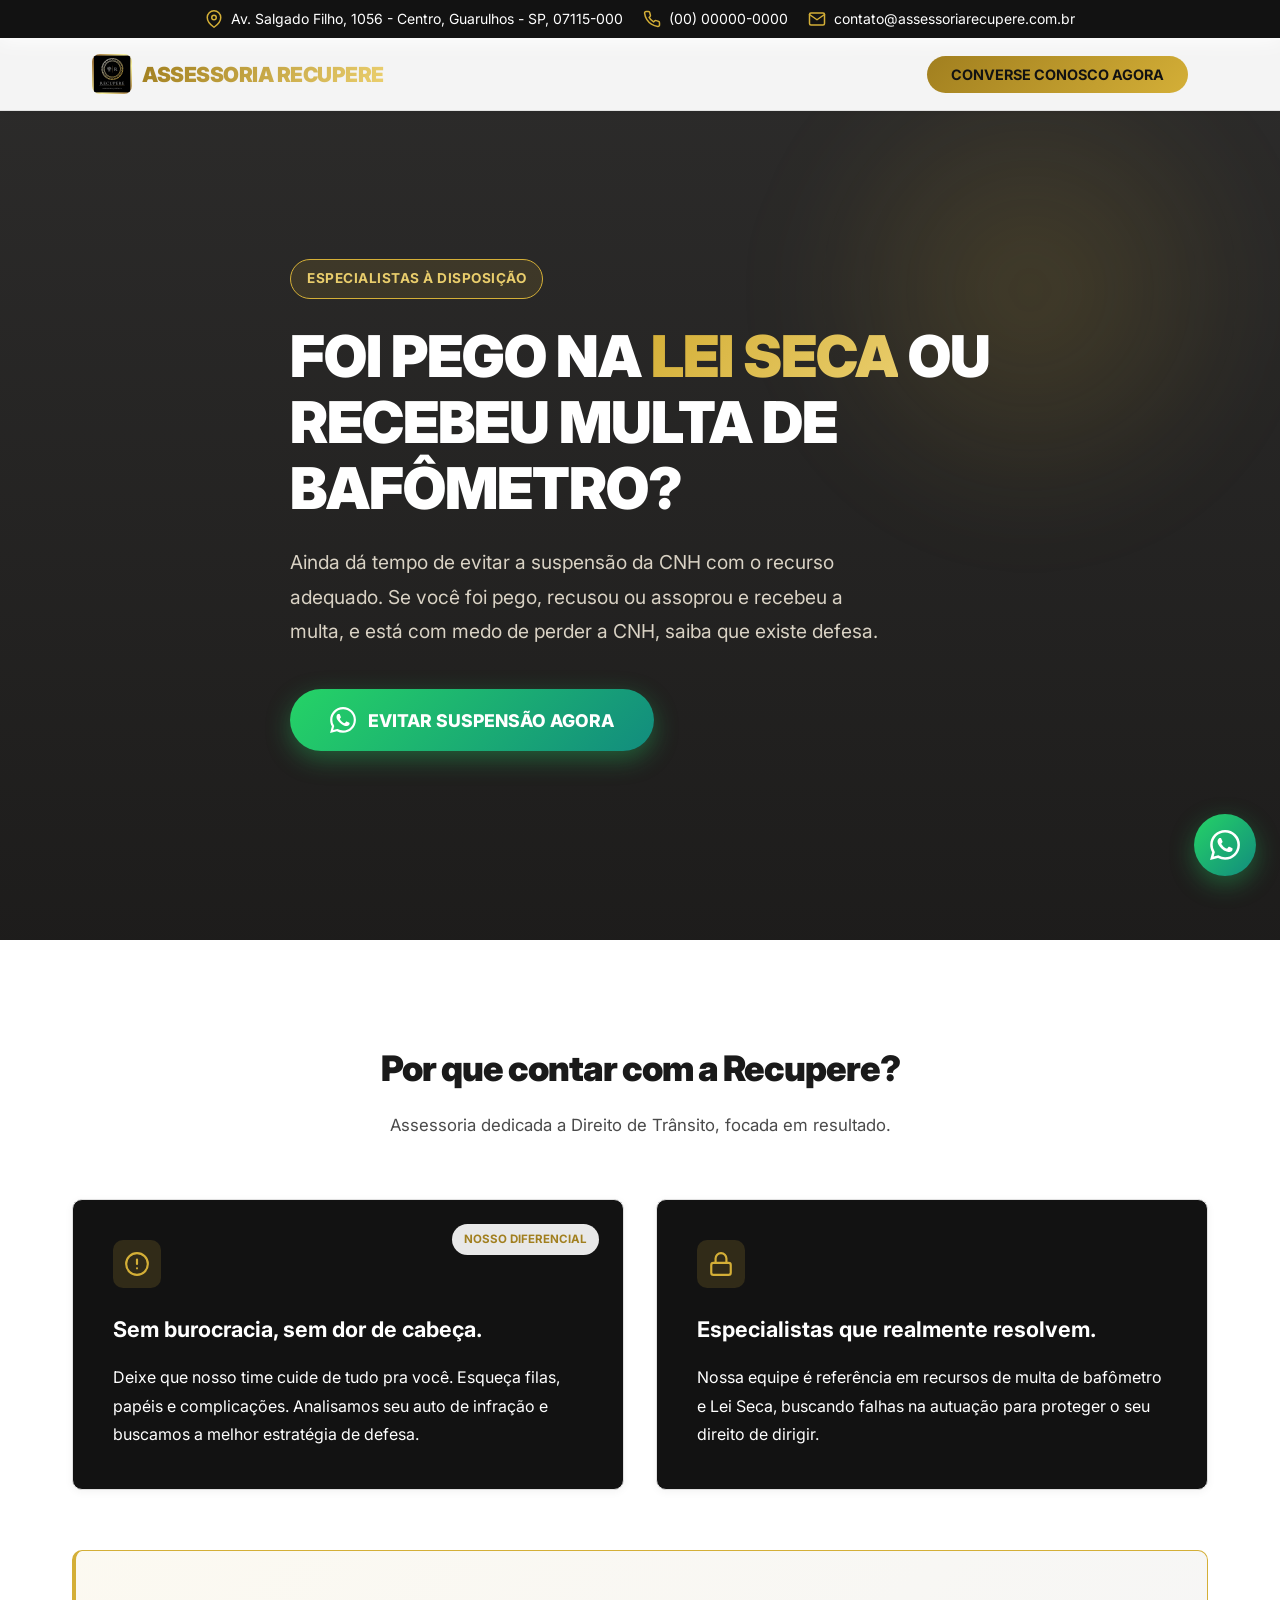
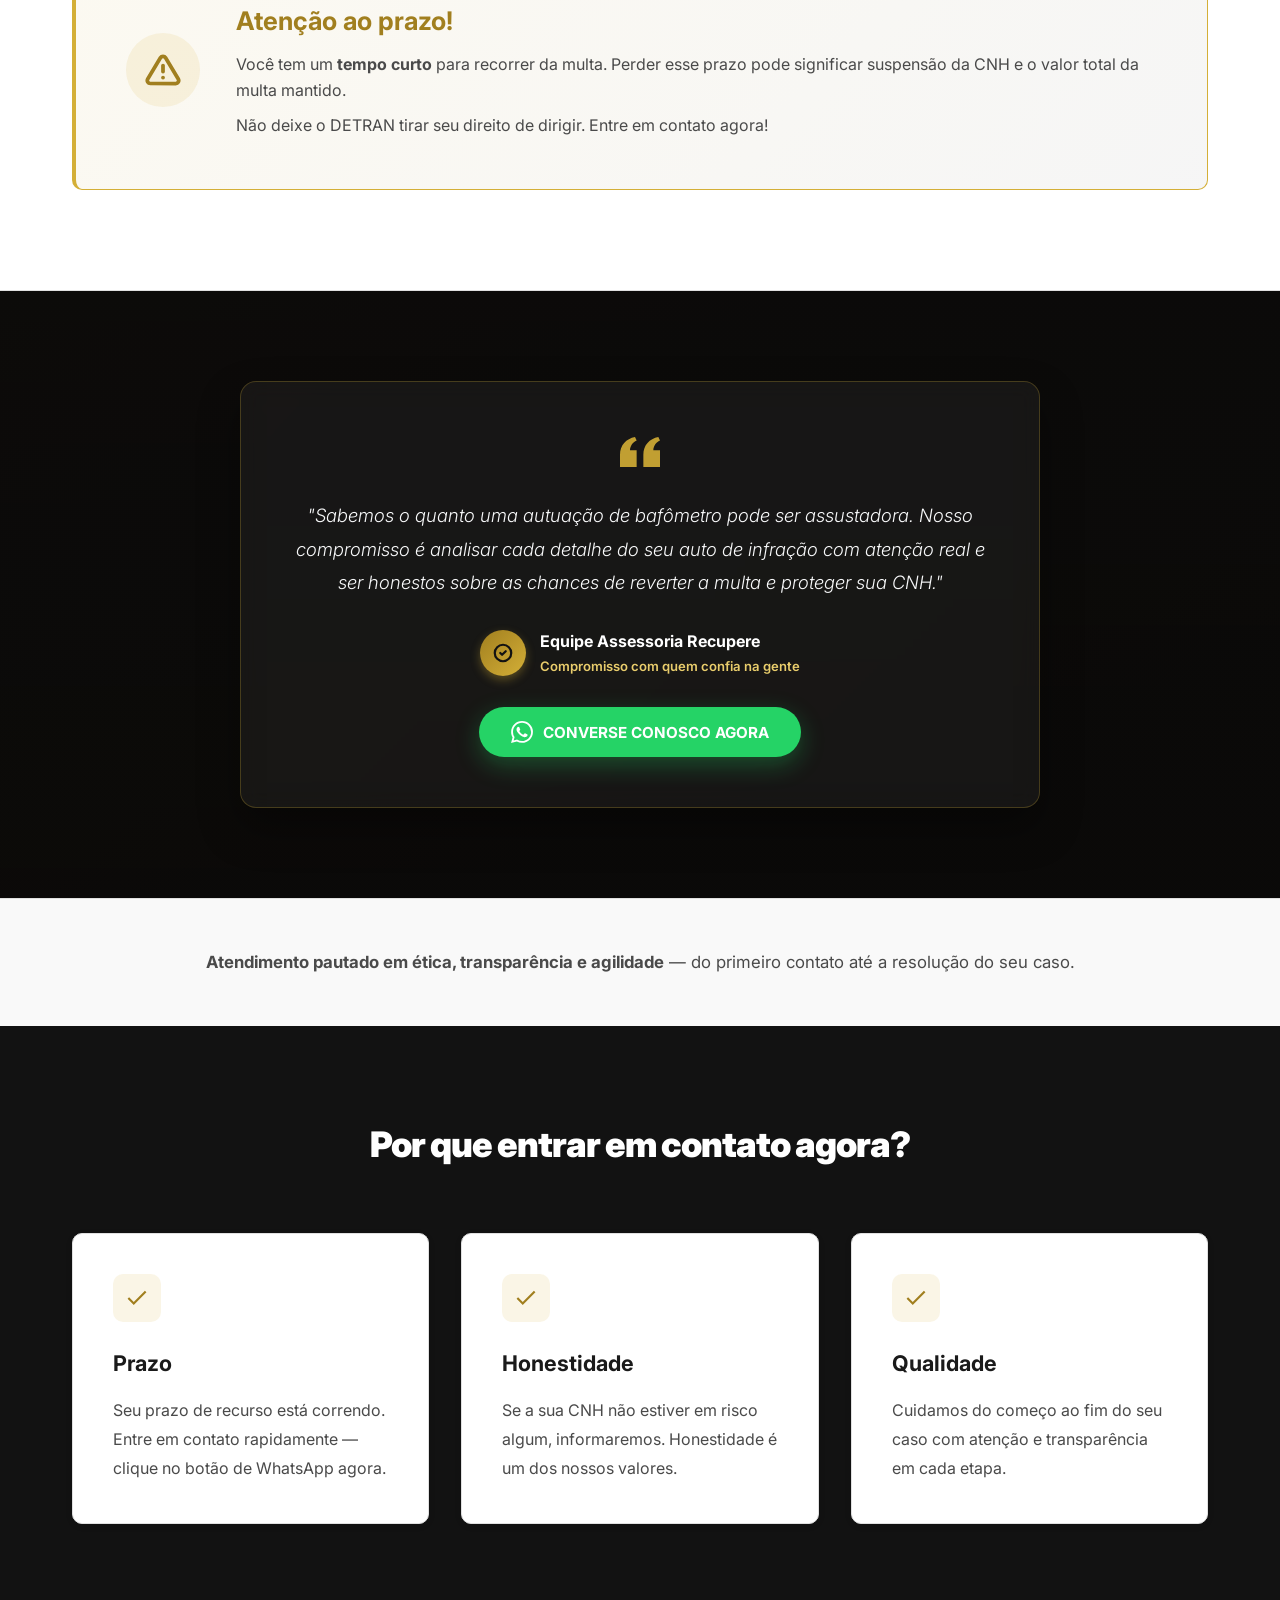
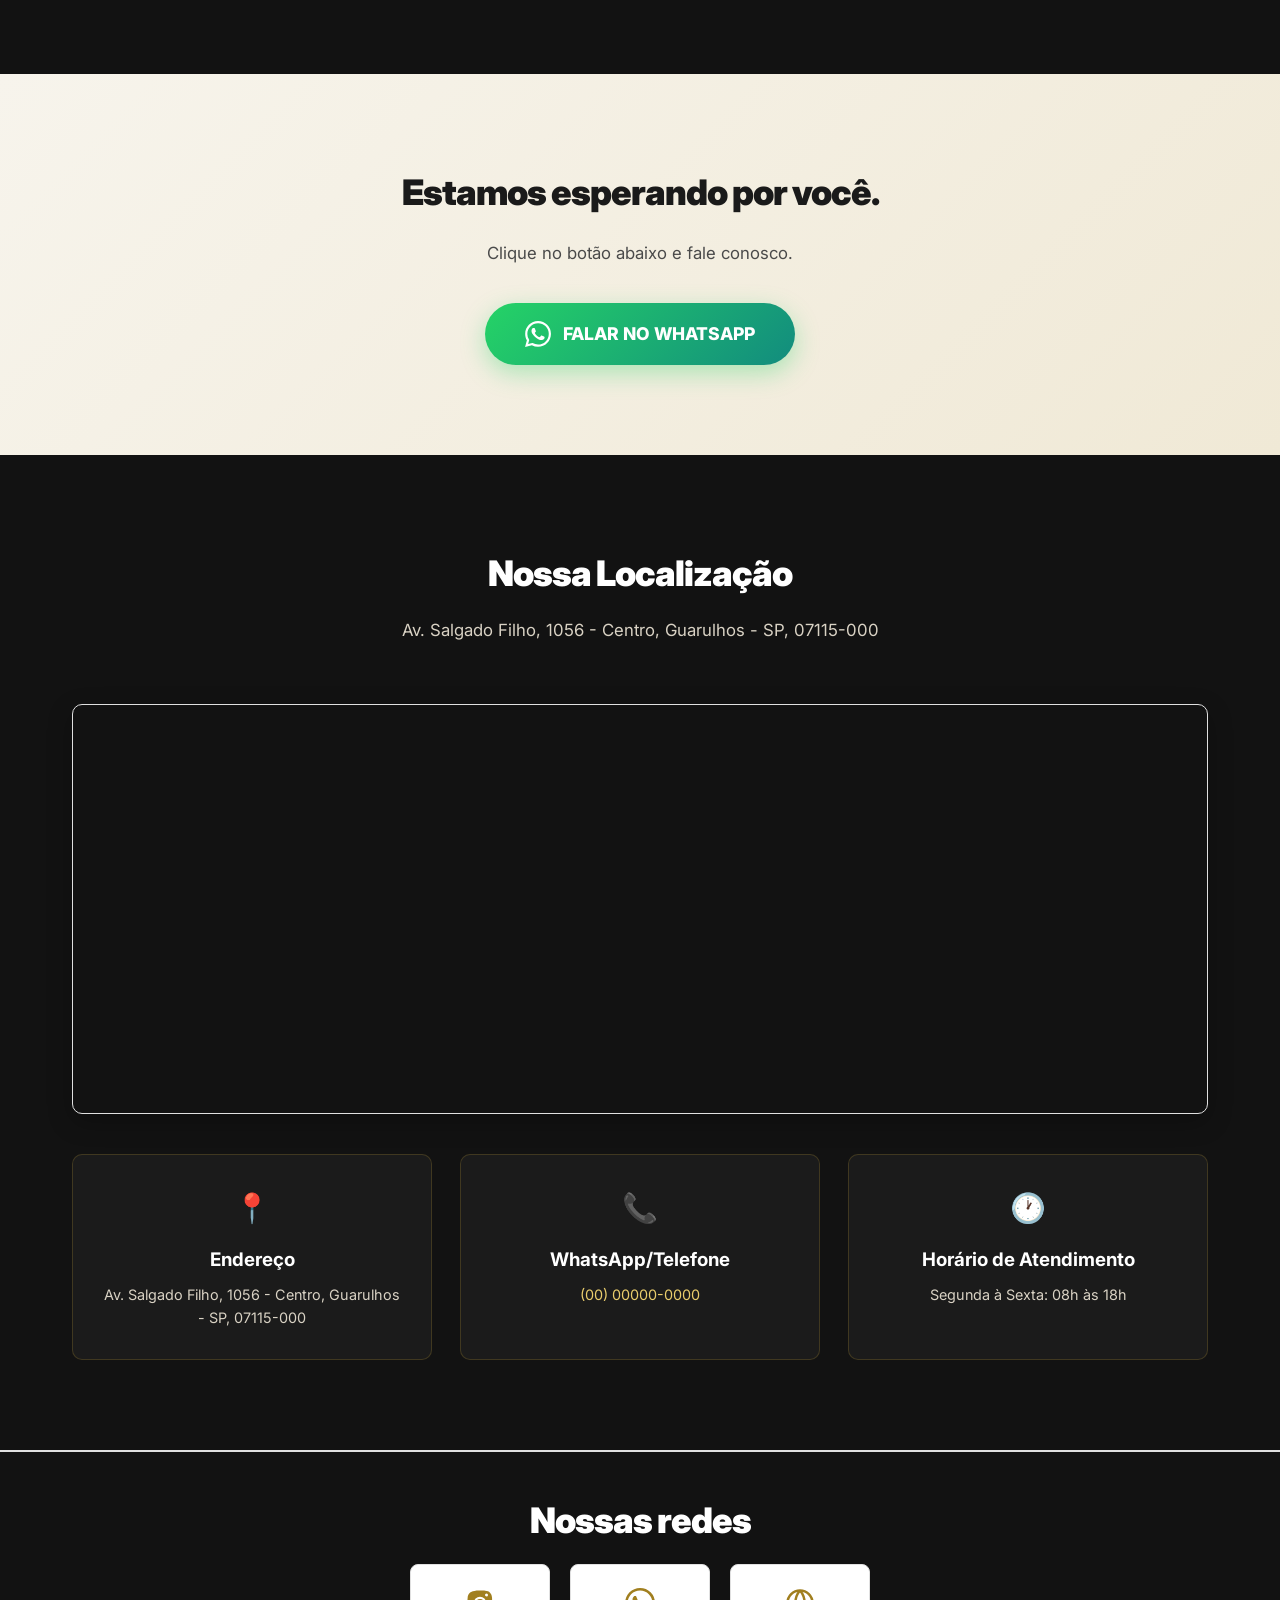
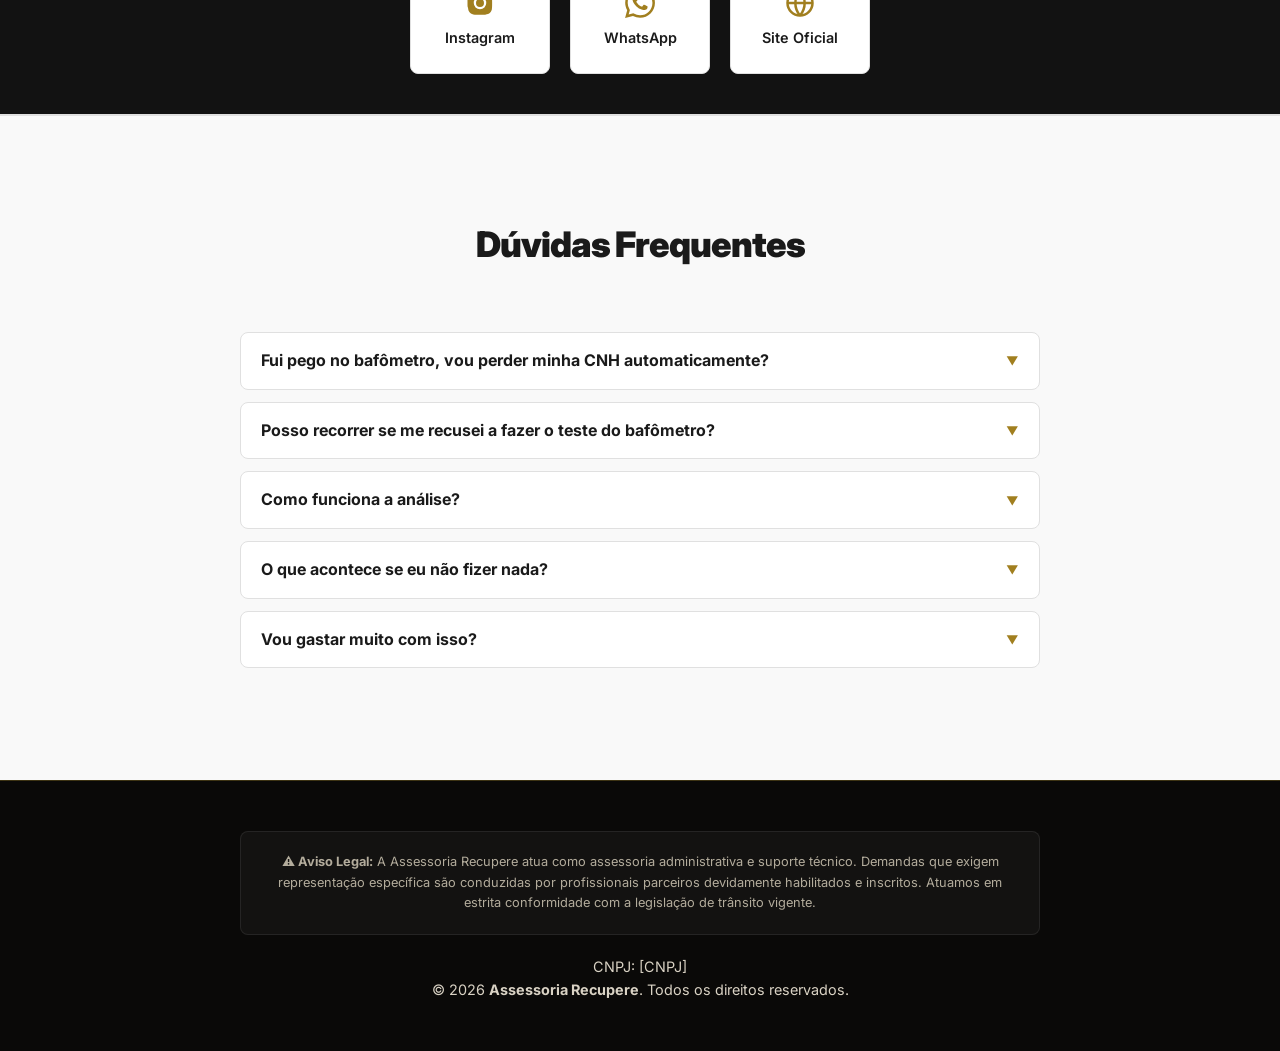
==== bafometro-principal/index.html @ e131ba2d "Adiciona foto de fundo no hero e trava todo CTA de WhatsApp num lead Todas as 4 páginas ganham uma f" ====
<!DOCTYPE html>
<html lang="pt-br">
<head>
    <meta charset="utf-8">
    <meta name="viewport" content="width=device-width, initial-scale=1.0">
    <title>Multa de Bafômetro? Fale com um Especialista - Assessoria Recupere</title>
    <meta name="description" content="Especialistas em recurso de multa de bafômetro e Lei Seca. Analisamos seu auto de infração em busca de falhas. Análise inicial gratuita.">
    <meta name="keywords" content="Assessoria de Trânsito, Bafômetro, Lei Seca, Recurso de Multa">
    <meta name="robots" content="noindex">

    <!--
      Google Ads Pixel — desativado por padrão porque a Recupere ainda não
      tem conta própria de Google Ads. Quando tiver, troque AW-XXXXXXXXX
      pelo ID real (Google Ads > Ferramentas > Conversões), descomente as
      duas tags abaixo e preencha googleAdsId/googleAdsConversionLabel
      no script no fim desta página.

      <script async src="https://www.googletagmanager.com/gtag/js?id=AW-XXXXXXXXX"></script>
      <script>
        window.dataLayer = window.dataLayer || [];
        function gtag(){dataLayer.push(arguments);}
        gtag('js', new Date());
        gtag('config', 'AW-XXXXXXXXX');
      </script>
    -->

    <link rel="preconnect" href="https://fonts.googleapis.com">
    <link rel="preconnect" href="https://fonts.gstatic.com" crossorigin>
    <link href="https://fonts.googleapis.com/css2?family=Inter:wght@300;400;600;700;800;900&display=swap" rel="stylesheet">

    <link rel="icon" type="image/jpeg" href="../static/logo.jpg">
    <link rel="apple-touch-icon" href="../static/logo.jpg">

    <style>
        :root {
            --gold: #D4AF37;
            --gold-light: #E9CD6C;
            --gold-dark: #A17F1F;
            --gold-soft: rgba(212, 175, 55, 0.12);
            --ink: #121212;
            --ink-2: #1E1B16;
            --whatsapp: #25D366;
            --whatsapp-dark: #128C7E;
        }

        * {
            margin: 0;
            padding: 0;
            box-sizing: border-box;
            font-family: 'Inter', sans-serif;
        }

        html {
            scroll-behavior: smooth;
        }

        body {
            background-color: #ffffff;
            color: #1a1a1a;
            line-height: 1.6;
            overflow-x: hidden;
        }

        .container {
            max-width: 1200px;
            margin: 0 auto;
            padding: 0 20px;
        }

        @media (min-width: 640px) {
            .container { padding: 0 24px; }
        }
        @media (min-width: 1024px) {
            .container { padding: 0 32px; }
        }

        /* Animations */
        @keyframes fadeInUp {
            from { opacity: 0; transform: translateY(40px); }
            to { opacity: 1; transform: translateY(0); }
        }
        @keyframes pulseGold {
            0% { box-shadow: 0 0 0 0 rgba(212, 175, 55, 0.35); }
            70% { box-shadow: 0 0 0 20px rgba(212, 175, 55, 0); }
            100% { box-shadow: 0 0 0 0 rgba(212, 175, 55, 0); }
        }
        @keyframes pulseWhats {
            0% { box-shadow: 0 0 0 0 rgba(37, 211, 102, 0.7); }
            70% { box-shadow: 0 0 0 20px rgba(37, 211, 102, 0); }
            100% { box-shadow: 0 0 0 0 rgba(37, 211, 102, 0); }
        }

        .reveal {
            opacity: 0;
            transform: translateY(30px);
            transition: all 0.3s cubic-bezier(0.4, 0, 0.2, 1);
        }
        .reveal.active {
            opacity: 1;
            transform: translateY(0);
        }

        /* Top contact bar (desktop only) */
        .new-container {
            display: none;
            background-color: var(--ink);
            color: #ffffff;
            flex-wrap: wrap;
            justify-content: center;
            gap: 20px;
            font-size: 14px;
            padding: 8px 20px;
            width: 100%;
            box-sizing: border-box;
        }
        .contato-item { display: flex; align-items: center; gap: 8px; }
        .icone-contato { width: 18px; height: 18px; flex-shrink: 0; color: var(--gold); }

        @media (min-width: 768px) {
            .new-container { display: flex; }
        }

        /* Header */
        header {
            position: fixed;
            top: 0;
            width: 100%;
            background: rgba(255, 255, 255, 0.95);
            backdrop-filter: blur(10px);
            z-index: 1000;
            border-bottom: 1px solid #e0e0e0;
            box-shadow: 0 2px 8px rgba(0, 0, 0, 0.08);
        }
        .header-content {
            display: flex;
            justify-content: space-between;
            align-items: center;
            padding: 16px 20px;
        }
        .header-brand { display: flex; align-items: center; gap: 10px; }
        .header-logo-img {
            width: 40px; height: 40px;
            border-radius: 8px;
            object-fit: cover;
            flex-shrink: 0;
        }
        .logo {
            font-weight: 900;
            font-size: 1.3rem;
            letter-spacing: -0.5px;
            background: linear-gradient(120deg, var(--gold-dark), var(--gold-light), var(--gold-dark));
            background-size: 200% auto;
            -webkit-background-clip: text;
            -webkit-text-fill-color: transparent;
            background-clip: text;
        }
        .header-cta {
            display: none;
            background: linear-gradient(135deg, var(--gold-dark) 0%, var(--gold) 100%);
            color: var(--ink);
            padding: 10px 24px;
            border-radius: 50px;
            font-weight: 700;
            font-size: 0.9rem;
            border: none;
            cursor: pointer;
            transition: all 0.3s cubic-bezier(0.4, 0, 0.2, 1);
        }
        .header-cta:hover { transform: translateY(-2px); box-shadow: 0 8px 24px rgba(212, 175, 55, 0.4); }
        @media (min-width: 768px) { .header-cta { display: block; } }

        /* Hero */
        .hero {
            margin-top: 40px;
            min-height: 100vh;
            display: flex;
            align-items: center;
            position: relative;
            background:
                linear-gradient(rgba(10, 9, 8, 0.86), rgba(10, 9, 8, 0.92)),
                url('https://images.unsplash.com/photo-1635102639591-6084eb067f38?auto=format&fit=crop&w=1920&q=75') center/cover no-repeat;
            overflow: hidden;
        }
        @media (min-width: 768px) { .hero { margin-top: 40px; } }
        .hero::before {
            content: '';
            position: absolute;
            top: 0; right: 0;
            width: 500px; height: 500px;
            background: radial-gradient(circle, rgba(212, 175, 55, 0.16) 0%, transparent 70%);
            border-radius: 50%;
            filter: blur(40px);
            z-index: 0;
        }
        .hero-content {
            max-width: 700px;
            animation: fadeInUp 1s ease-out;
            z-index: 10;
            position: relative;
            padding: 90px 0 60px;
        }
        .badge {
            background: var(--gold-soft);
            color: var(--gold-light);
            padding: 8px 16px;
            border-radius: 50px;
            font-weight: 700;
            font-size: 0.85rem;
            display: inline-block;
            margin-bottom: 24px;
            border: 1px solid var(--gold);
            text-transform: uppercase;
            letter-spacing: 0.5px;
        }
        h1 {
            font-size: clamp(2.2rem, 6vw, 3.6rem);
            font-weight: 900;
            line-height: 1.15;
            margin-bottom: 24px;
            letter-spacing: -1px;
            color: #ffffff;
        }
        h1 span {
            background: linear-gradient(135deg, var(--gold) 0%, var(--gold-light) 100%);
            -webkit-background-clip: text;
            -webkit-text-fill-color: transparent;
            background-clip: text;
        }
        .hero p {
            font-size: 1.2rem;
            color: #D9D2C4;
            margin-bottom: 40px;
            max-width: 600px;
            line-height: 1.8;
        }

        /* Buttons */
        .btn-primary {
            background: linear-gradient(135deg, var(--whatsapp) 0%, var(--whatsapp-dark) 100%);
            color: white;
            padding: 18px 40px;
            border-radius: 50px;
            font-weight: 800;
            font-size: 1.1rem;
            text-decoration: none;
            display: inline-flex;
            align-items: center;
            gap: 12px;
            transition: all 0.3s cubic-bezier(0.4, 0, 0.2, 1);
            border: none;
            cursor: pointer;
            box-shadow: 0 8px 24px rgba(37, 211, 102, 0.35);
            animation: pulseWhats 2.4s infinite;
        }
        .btn-primary:hover { transform: translateY(-3px); box-shadow: 0 12px 32px rgba(37, 211, 102, 0.5); }
        .btn-primary svg { width: 26px; height: 26px; }

        .btn-whatsapp {
            display: inline-flex;
            align-items: center;
            justify-content: center;
            gap: 10px;
            background: var(--whatsapp);
            color: white;
            padding: 14px 32px;
            border-radius: 50px;
            font-weight: 700;
            font-size: 0.95rem;
            border: none;
            cursor: pointer;
            transition: all 0.3s cubic-bezier(0.4, 0, 0.2, 1);
            box-shadow: 0 8px 24px rgba(37, 211, 102, 0.3);
        }
        .btn-whatsapp:hover { transform: translateY(-3px); background: var(--whatsapp-dark); box-shadow: 0 12px 28px rgba(37, 211, 102, 0.45); }
        .btn-whatsapp svg { width: 22px; height: 22px; }

        /* Sections */
        section { padding: 100px 0; }
        .section-header { text-align: center; margin-bottom: 60px; }
        .section-title { font-size: 2.2rem; font-weight: 900; margin-bottom: 16px; letter-spacing: -1px; color: #1a1a1a; }
        .section-subtitle { font-size: 1.05rem; color: #4a4a4a; max-width: 600px; margin: 0 auto; }

        /* Grid / cards */
        .grid {
            display: grid;
            grid-template-columns: repeat(auto-fit, minmax(280px, 1fr));
            gap: 32px;
            margin-bottom: 60px;
        }
        .card {
            background: #ffffff;
            padding: 40px;
            border-radius: 10px;
            border: 1px solid #e0e0e0;
            transition: all 0.3s cubic-bezier(0.4, 0, 0.2, 1);
            position: relative;
            overflow: hidden;
            box-shadow: 0 2px 8px rgba(0, 0, 0, 0.05);
        }
        .card:hover { border-color: var(--gold); transform: translateY(-8px); box-shadow: 0 16px 40px rgba(212, 175, 55, 0.18); }
        .card-icon {
            color: var(--gold-dark);
            margin-bottom: 24px;
            width: 48px; height: 48px;
            display: flex; align-items: center; justify-content: center;
            background: var(--gold-soft);
            border-radius: 10px;
        }
        .card-icon svg { width: 26px; height: 26px; }
        .card h3 { font-size: 1.35rem; margin-bottom: 16px; font-weight: 700; color: #1a1a1a; }
        .card p { color: #4a4a4a; line-height: 1.8; }
        .card--dark { background-color: var(--ink); }
        .card--dark h3, .card--dark p { color: #fff; }
        .card--dark .card-icon { background: rgba(212, 175, 55, 0.16); color: var(--gold); }
        .card__tag {
            position: absolute; right: 24px; top: 24px;
            background: rgba(255,255,255,0.9);
            padding: 6px 12px; border-radius: 9999px;
            font-size: 0.72rem; font-weight: 700; color: var(--gold-dark);
        }

        /* Urgency */
        .urgency-section {
            background: linear-gradient(135deg, rgba(212, 175, 55, 0.07) 0%, rgba(18, 18, 18, 0.04) 100%);
            border: 1px solid var(--gold);
            border-left: 4px solid var(--gold);
            padding: 50px;
            border-radius: 10px;
            margin: 60px 0 0;
        }
        .urgency-content { display: flex; align-items: center; gap: 36px; }
        .urgency-icon {
            flex-shrink: 0; width: 74px; height: 74px;
            background: var(--gold-soft);
            border-radius: 50%;
            display: flex; align-items: center; justify-content: center;
            color: var(--gold-dark);
        }
        .urgency-icon svg { width: 36px; height: 36px; }
        .urgency-text h3 { color: var(--gold-dark); font-size: 1.6rem; margin-bottom: 10px; }
        .urgency-text p { color: #4a4a4a; margin-bottom: 10px; }
        @media (max-width: 768px) {
            .urgency-content { flex-direction: column; text-align: center; }
            .urgency-section { padding: 36px 20px; }
        }

        /* Storytelling / promise card (não é depoimento fabricado — ver README) */
        .storytelling {
            background: linear-gradient(rgba(10, 9, 8, 0.9), rgba(10, 9, 8, 0.94)), linear-gradient(135deg, var(--ink-2) 0%, var(--ink) 100%);
            padding: 90px 20px;
            display: flex;
            align-items: center;
            justify-content: center;
        }
        .storytelling-card {
            background: rgba(255, 255, 255, 0.05);
            backdrop-filter: blur(10px);
            -webkit-backdrop-filter: blur(10px);
            border: 1px solid rgba(212, 175, 55, 0.25);
            border-radius: 16px;
            padding: 50px 40px;
            max-width: 800px;
            text-align: center;
            box-shadow: 0 20px 40px rgba(0, 0, 0, 0.35);
        }
        .quote-icon { color: var(--gold); width: 40px; height: 40px; margin: 0 auto 20px; opacity: 0.9; }
        .story-text {
            color: #f8f9fa;
            font-style: italic;
            font-weight: 300;
            font-size: 1.15rem;
            line-height: 1.8;
            margin-bottom: 30px;
        }
        .story-signature {
            display: flex; align-items: center; justify-content: center; gap: 14px;
            margin-bottom: 30px;
        }
        .story-signature-icon {
            width: 46px; height: 46px;
            background: linear-gradient(135deg, var(--gold-dark), var(--gold));
            color: var(--ink);
            display: flex; align-items: center; justify-content: center;
            border-radius: 50%;
            box-shadow: 0 4px 10px rgba(212, 175, 55, 0.35);
        }
        .story-signature-icon svg { width: 22px; height: 22px; }
        .story-signature-text { text-align: left; }
        .story-signature-name { color: #ffffff; font-weight: 700; font-size: 1rem; }
        .story-signature-role { color: var(--gold-light); font-size: 0.82rem; font-weight: 600; margin-top: 2px; }

        /* Social proof */
        .social-proof {
            background: #f9f9f9;
            border-top: 1px solid #e0e0e0;
            text-align: center;
            padding: 50px 0;
        }
        .social-proof p { color: #4a4a4a; font-size: 1.05rem; }

        /* FAQ */
        .faq-container { max-width: 800px; margin: 0 auto; }
        .faq-item {
            border: 1px solid #e0e0e0;
            border-radius: 8px;
            margin-bottom: 12px;
            padding: 15px 20px;
            background: #ffffff;
        }
        .faq-item summary {
            list-style: none;
            cursor: pointer;
            font-weight: 700;
            color: #1a1a1a;
            display: flex;
            justify-content: space-between;
            align-items: center;
        }
        .faq-item summary::-webkit-details-marker { display: none; }
        .faq-item summary::after {
            content: "▼";
            font-size: 0.75rem;
            transition: transform 0.2s ease;
            color: var(--gold-dark);
        }
        .faq-item[open] summary::after { transform: rotate(180deg); }
        .faq-item p { margin-top: 10px; font-size: 0.95rem; color: #4a4a4a; line-height: 1.6; }

        /* Location */
        .location-section { border-bottom: 1px solid #e0e0e0; background: var(--ink); padding: 90px 0; }
        .location-map {
            overflow: hidden; border-radius: 10px; border: 1px solid #e0e0e0;
            box-shadow: 0 8px 24px rgba(0, 0, 0, 0.25);
            margin-bottom: 40px;
        }
        .location-map iframe { width: 100%; height: 400px; border: none; }
        .location-cards { display: grid; gap: 28px; grid-template-columns: repeat(auto-fit, minmax(260px, 1fr)); }
        .location-card {
            border: 1px solid rgba(212, 175, 55, 0.2);
            background: rgba(255,255,255,0.04);
            padding: 30px; border-radius: 10px; text-align: center;
            transition: all 0.3s ease;
        }
        .location-card:hover { border-color: var(--gold); transform: translateY(-6px); }
        .location-card-icon { font-size: 1.8rem; margin-bottom: 14px; }
        .location-card h3 { font-weight: 700; margin-bottom: 8px; color: #fff; }
        .location-card p { font-size: 0.9rem; color: #D9D2C4; line-height: 1.6; }
        .location-card a { color: var(--gold-light); text-decoration: none; }

        /* Trust / redes */
        .trust-section { padding: 40px 20px; border-top: 1px solid #e0e0e0; border-bottom: 1px solid #e0e0e0; background-color: var(--ink); }
        .trust-container { display: flex; justify-content: center; gap: 20px; flex-wrap: wrap; }
        .trust-item {
            display: flex; flex-direction: column; align-items: center; justify-content: center;
            width: 140px; height: 110px;
            border: 1px solid #e0e0e0; border-radius: 8px;
            text-decoration: none; color: #1a1a1a;
            transition: all 0.25s ease; background: #ffffff;
        }
        .trust-item:hover { border-color: var(--gold); transform: translateY(-4px); box-shadow: 0 8px 25px rgba(212, 175, 55, 0.25); }
        .trust-item svg { width: 30px; height: 30px; margin-bottom: 8px; color: var(--gold-dark); }
        .trust-item span { font-size: 0.9rem; font-weight: 600; text-align: center; }

        /* Footer */
        footer { background: #0A0908; padding: 50px 0; text-align: center; border-top: 1px solid rgba(212, 175, 55, 0.25); color: #B3AC9C; font-size: 0.9rem; }
        footer p { color: #D9D2C4; }
        .legal-text {
            font-size: 0.8rem; max-width: 800px; margin: 0 auto 20px;
            padding: 20px; background: rgba(255, 255, 255, 0.04);
            border-radius: 8px; border: 1px solid rgba(255,255,255,0.08);
        }

        /* Modal */
        .modal {
            position: fixed; top: 0; left: 0; width: 100%; height: 100%;
            background: rgba(10, 9, 8, 0.6);
            display: none; align-items: center; justify-content: center;
            z-index: 2000; backdrop-filter: blur(5px);
        }
        .modal.active { display: flex; }
        .modal-content {
            background: #ffffff; padding: 40px; border-radius: 12px;
            width: 100%; max-width: 480px; position: relative;
            border: 1px solid #e0e0e0;
            animation: fadeInUp 0.4s ease-out;
            box-shadow: 0 20px 60px rgba(0, 0, 0, 0.25);
        }
        .modal-close {
            position: absolute; top: 16px; right: 16px;
            color: #999; cursor: pointer; font-size: 1.8rem;
            background: none; border: none; transition: all 0.3s ease;
        }
        .modal-close:hover { color: #1a1a1a; }
        .modal-content h2 { font-size: 1.4rem; margin-bottom: 10px; color: #1a1a1a; }
        .modal-content > p { color: #4a4a4a; margin-bottom: 28px; }
        .form-group { margin-bottom: 20px; }
        .form-group label { display: block; margin-bottom: 8px; font-weight: 600; font-size: 0.92rem; color: #1a1a1a; }
        .form-control {
            width: 100%; padding: 12px 16px; background: #f5f5f5;
            border: 1px solid #e0e0e0; border-radius: 8px; color: #1a1a1a;
            font-size: 0.95rem; transition: all 0.3s ease; font-family: 'Inter', sans-serif;
        }
        .form-control:focus { outline: none; border-color: var(--gold); background: #ffffff; box-shadow: 0 0 0 3px rgba(212, 175, 55, 0.15); }
        .btn-submit {
            width: 100%;
            background: linear-gradient(135deg, var(--gold-dark) 0%, var(--gold) 100%);
            color: var(--ink); padding: 14px; border-radius: 8px; font-weight: 700;
            border: none; cursor: pointer; transition: all 0.3s ease; font-size: 1rem;
        }
        .btn-submit:hover { transform: translateY(-2px); box-shadow: 0 8px 24px rgba(212, 175, 55, 0.35); }
        .btn-submit:disabled { opacity: 0.6; cursor: not-allowed; }

        /* Floating WhatsApp button */
        .whatsapp-float {
            position: fixed; bottom: 24px; right: 24px; z-index: 99;
            width: 62px; height: 62px;
            background: linear-gradient(135deg, var(--whatsapp) 0%, var(--whatsapp-dark) 100%);
            border-radius: 50%;
            display: flex; align-items: center; justify-content: center;
            box-shadow: 0 8px 24px rgba(37, 211, 102, 0.35);
            transition: all 0.3s ease;
            border: none; cursor: pointer; text-decoration: none;
            animation: pulseWhats 2.4s infinite;
        }
        .whatsapp-float svg { width: 30px; height: 30px; fill: white; }
        .whatsapp-float:hover { transform: translateY(-5px) scale(1.05); }

        @media (max-width: 768px) {
            section { padding: 60px 0; }
            .section-title { font-size: 1.7rem; }
            h1 { font-size: 2rem; }
            .hero { min-height: 85vh; }
            .grid { grid-template-columns: 1fr; }
            .urgency-content, .story-signature { flex-direction: column; text-align: center; }
            .story-signature-text { text-align: center; }
            .btn-whatsapp { width: 100%; padding: 16px 20px; }
            .modal { align-items: flex-start; overflow-y: auto; padding: 20px; }
            .modal-content { padding: 30px 20px; margin-top: auto; margin-bottom: auto; width: 95%; max-width: none; }
        }
    </style>
</head>
<body>

    <header>
        <div class="new-container">
            <div class="contato-item">
                <svg width="18" height="18" viewBox="0 0 24 24" fill="none" stroke="currentColor" stroke-width="2" stroke-linecap="round" stroke-linejoin="round" class="icone-contato"><path d="M21 10c0 7-9 13-9 13s-9-6-9-13a9 9 0 0 1 18 0z"></path><circle cx="12" cy="10" r="3"></circle></svg>
                <span data-field="address">[ENDEREÇO]</span>
            </div>
            <div class="contato-item">
                <svg width="18" height="18" viewBox="0 0 24 24" fill="none" stroke="currentColor" stroke-width="2" stroke-linecap="round" stroke-linejoin="round" class="icone-contato"><path d="M22 16.92v3a2 2 0 0 1-2.18 2 19.79 19.79 0 0 1-8.63-3.07 19.5 19.5 0 0 1-6-6 19.79 19.79 0 0 1-3.07-8.67A2 2 0 0 1 4.11 2h3a2 2 0 0 1 2 1.72 12.84 12.84 0 0 0 .7 2.81 2 2 0 0 1-.45 2.11L8.09 9.91a16 16 0 0 0 6 6l1.27-1.27a2 2 0 0 1 2.11-.45 12.84 12.84 0 0 0 2.81.7A2 2 0 0 1 22 16.92z"></path></svg>
                <span data-field="phone">[TELEFONE/WHATSAPP]</span>
            </div>
            <div class="contato-item">
                <svg width="18" height="18" viewBox="0 0 24 24" fill="none" stroke="currentColor" stroke-width="2" stroke-linecap="round" stroke-linejoin="round" class="icone-contato"><path d="M4 4h16c1.1 0 2 .9 2 2v12c0 1.1-.9 2-2 2H4c-1.1 0-2-.9-2-2V6c0-1.1.9-2 2-2z"></path><polyline points="22,6 12,13 2,6"></polyline></svg>
                <span data-field="email">[EMAIL]</span>
            </div>
        </div>
        <div class="container">
            <div class="header-content">
                <div class="header-brand">
                    <img src="../static/logo.jpg" alt="Assessoria Recupere" class="header-logo-img">
                    <span class="logo">ASSESSORIA RECUPERE</span>
                </div>
                <button class="header-cta js-open-lead">CONVERSE CONOSCO AGORA</button>
            </div>
        </div>
    </header>

    <section class="hero">
        <div class="container">
            <div class="hero-content">
                <span class="badge">Especialistas à disposição</span>
                <h1>FOI PEGO NA <span>LEI SECA</span> OU RECEBEU MULTA DE BAFÔMETRO?</h1>
                <p>Ainda dá tempo de evitar a suspensão da CNH com o recurso adequado. Se você foi pego, recusou ou assoprou e recebeu a multa, e está com medo de perder a CNH, saiba que existe defesa.</p>
                <button class="btn-primary js-open-lead">
                    <svg viewBox="0 0 24 24" fill="currentColor"><path d="M17.472 14.382c-.297-.149-1.758-.867-2.03-.967-.273-.099-.471-.148-.67.15-.197.297-.767.966-.94 1.164-.173.199-.347.223-.644.075-.297-.15-1.255-.463-2.39-1.475-.883-.788-1.48-1.761-1.653-2.059-.173-.297-.018-.458.13-.606.134-.133.298-.347.446-.52.149-.174.198-.298.298-.497.099-.198.05-.371-.025-.52-.075-.149-.669-1.612-.916-2.207-.242-.579-.487-.5-.669-.51a12.8 12.8 0 0 0-.57-.01c-.198 0-.52.074-.792.372-.272.297-1.04 1.016-1.04 2.479 0 1.462 1.065 2.875 1.213 3.074.149.198 2.096 3.2 5.077 4.487.709.306 1.262.489 1.694.625.712.227 1.36.195 1.871.118.571-.085 1.758-.719 2.006-1.413.248-.694.248-1.289.173-1.413-.074-.124-.272-.198-.57-.347m-5.421 7.403h-.004a9.87 9.87 0 0 1-5.031-1.378l-.361-.214-3.741.982.998-3.648-.235-.374a9.86 9.86 0 0 1-1.51-5.26c.001-5.45 4.436-9.884 9.888-9.884 2.64 0 5.122 1.03 6.988 2.898a9.825 9.825 0 0 1 2.893 6.994c-.003 5.45-4.437 9.884-9.885 9.884m8.413-18.297A11.815 11.815 0 0 0 12.05 0C5.495 0 .16 5.335.157 11.892c0 2.096.547 4.142 1.588 5.945L.057 24l6.305-1.654a11.882 11.882 0 0 0 5.683 1.448h.005c6.554 0 11.89-5.335 11.893-11.893a11.821 11.821 0 0 0-3.48-8.413Z"/></svg>
                    EVITAR SUSPENSÃO AGORA
                </button>
            </div>
        </div>
    </section>

    <section style="border-bottom: 1px solid #e0e0e0;">
        <div class="container">
            <div class="section-header reveal">
                <h2 class="section-title">Por que contar com a Recupere?</h2>
                <p class="section-subtitle">Assessoria dedicada a Direito de Trânsito, focada em resultado.</p>
            </div>

            <div class="grid">
                <div class="card card--dark reveal">
                    <span class="card__tag">NOSSO DIFERENCIAL</span>
                    <div class="card-icon">
                        <svg viewBox="0 0 24 24" fill="none" stroke="currentColor" stroke-width="2" stroke-linecap="round" stroke-linejoin="round"><circle cx="12" cy="12" r="10"/><line x1="12" y1="8" x2="12" y2="12"/><line x1="12" y1="16" x2="12.01" y2="16"/></svg>
                    </div>
                    <h3>Sem burocracia, sem dor de cabeça.</h3>
                    <p>Deixe que nosso time cuide de tudo pra você. Esqueça filas, papéis e complicações. Analisamos seu auto de infração e buscamos a melhor estratégia de defesa.</p>
                </div>

                <div class="card card--dark reveal">
                    <div class="card-icon">
                        <svg viewBox="0 0 24 24" fill="none" stroke="currentColor" stroke-width="2" stroke-linecap="round" stroke-linejoin="round"><rect x="3" y="11" width="18" height="11" rx="2" ry="2"/><path d="M7 11V7a5 5 0 0 1 10 0v4"/></svg>
                    </div>
                    <h3>Especialistas que realmente resolvem.</h3>
                    <p>Nossa equipe é referência em recursos de multa de bafômetro e Lei Seca, buscando falhas na autuação para proteger o seu direito de dirigir.</p>
                </div>
            </div>

            <div class="urgency-section reveal">
                <div class="urgency-content">
                    <div class="urgency-icon">
                        <svg viewBox="0 0 24 24" fill="none" stroke="currentColor" stroke-width="2.5" stroke-linecap="round" stroke-linejoin="round"><path d="M10.29 3.86L1.82 18a2 2 0 0 0 1.71 3h16.94a2 2 0 0 0 1.71-3L13.71 3.86a2 2 0 0 0-3.42 0z"/><line x1="12" y1="9" x2="12" y2="13"/><line x1="12" y1="17" x2="12.01" y2="17"/></svg>
                    </div>
                    <div class="urgency-text">
                        <h3>Atenção ao prazo!</h3>
                        <p>Você tem um <strong>tempo curto</strong> para recorrer da multa. Perder esse prazo pode significar suspensão da CNH e o valor total da multa mantido.</p>
                        <p style="margin:0;">Não deixe o DETRAN tirar seu direito de dirigir. Entre em contato agora!</p>
                    </div>
                </div>
            </div>
        </div>
    </section>

    <section class="storytelling">
        <div class="container" style="display:flex; justify-content:center;">
            <div class="storytelling-card reveal">
                <svg class="quote-icon" viewBox="0 0 24 24" fill="currentColor"><path d="M14.017 21v-7.391c0-5.704 3.731-9.57 8.983-10.609l.995 2.151c-2.432.917-3.995 3.638-3.995 5.849h4v10h-9.983zm-14.017 0v-7.391c0-5.704 3.748-9.57 9-10.609l.996 2.151c-2.433.917-3.996 3.638-3.996 5.849h3.983v10h-9.983z"/></svg>
                <p class="story-text">
                    "Sabemos o quanto uma autuação de bafômetro pode ser assustadora. Nosso compromisso é analisar
                    cada detalhe do seu auto de infração com atenção real e ser honestos sobre as chances de reverter
                    a multa e proteger sua CNH."
                </p>
                <div class="story-signature">
                    <div class="story-signature-icon">
                        <svg viewBox="0 0 24 24" fill="none" stroke="currentColor" stroke-width="2.4" stroke-linecap="round" stroke-linejoin="round"><path d="M9 12l2 2 4-4"/><circle cx="12" cy="12" r="9"/></svg>
                    </div>
                    <div class="story-signature-text">
                        <div class="story-signature-name">Equipe Assessoria Recupere</div>
                        <div class="story-signature-role">Compromisso com quem confia na gente</div>
                    </div>
                </div>
                <button class="btn-whatsapp js-open-lead">
                    <svg viewBox="0 0 24 24" fill="currentColor"><path d="M17.472 14.382c-.297-.149-1.758-.867-2.03-.967-.273-.099-.471-.148-.67.15-.197.297-.767.966-.94 1.164-.173.199-.347.223-.644.075-.297-.15-1.255-.463-2.39-1.475-.883-.788-1.48-1.761-1.653-2.059-.173-.297-.018-.458.13-.606.134-.133.298-.347.446-.52.149-.174.198-.298.298-.497.099-.198.05-.371-.025-.52-.075-.149-.669-1.612-.916-2.207-.242-.579-.487-.5-.669-.51a12.8 12.8 0 0 0-.57-.01c-.198 0-.52.074-.792.372-.272.297-1.04 1.016-1.04 2.479 0 1.462 1.065 2.875 1.213 3.074.149.198 2.096 3.2 5.077 4.487.709.306 1.262.489 1.694.625.712.227 1.36.195 1.871.118.571-.085 1.758-.719 2.006-1.413.248-.694.248-1.289.173-1.413-.074-.124-.272-.198-.57-.347m-5.421 7.403h-.004a9.87 9.87 0 0 1-5.031-1.378l-.361-.214-3.741.982.998-3.648-.235-.374a9.86 9.86 0 0 1-1.51-5.26c.001-5.45 4.436-9.884 9.888-9.884 2.64 0 5.122 1.03 6.988 2.898a9.825 9.825 0 0 1 2.893 6.994c-.003 5.45-4.437 9.884-9.885 9.884m8.413-18.297A11.815 11.815 0 0 0 12.05 0C5.495 0 .16 5.335.157 11.892c0 2.096.547 4.142 1.588 5.945L.057 24l6.305-1.654a11.882 11.882 0 0 0 5.683 1.448h.005c6.554 0 11.89-5.335 11.893-11.893a11.821 11.821 0 0 0-3.48-8.413Z"/></svg>
                    CONVERSE CONOSCO AGORA
                </button>
            </div>
        </div>
    </section>

    <section class="social-proof">
        <div class="container reveal" style="text-align:center;">
            <p><strong>Atendimento pautado em ética, transparência e agilidade</strong> — do primeiro contato até a resolução do seu caso.</p>
        </div>
    </section>

    <section style="padding: 90px 0; background-color: var(--ink);">
        <div class="container">
            <div class="section-header reveal">
                <h2 class="section-title" style="color:white;">Por que entrar em contato agora?</h2>
            </div>
            <div class="grid">
                <div class="card reveal">
                    <div class="card-icon"><svg viewBox="0 0 24 24" fill="none" stroke="currentColor" stroke-width="2"><polyline points="20 6 9 17 4 12"/></svg></div>
                    <h3>Prazo</h3>
                    <p>Seu prazo de recurso está correndo. Entre em contato rapidamente — clique no botão de WhatsApp agora.</p>
                </div>
                <div class="card reveal">
                    <div class="card-icon"><svg viewBox="0 0 24 24" fill="none" stroke="currentColor" stroke-width="2"><polyline points="20 6 9 17 4 12"/></svg></div>
                    <h3>Honestidade</h3>
                    <p>Se a sua CNH não estiver em risco algum, informaremos. Honestidade é um dos nossos valores.</p>
                </div>
                <div class="card reveal">
                    <div class="card-icon"><svg viewBox="0 0 24 24" fill="none" stroke="currentColor" stroke-width="2"><polyline points="20 6 9 17 4 12"/></svg></div>
                    <h3>Qualidade</h3>
                    <p>Cuidamos do começo ao fim do seu caso com atenção e transparência em cada etapa.</p>
                </div>
            </div>
        </div>
    </section>

    <section style="background: linear-gradient(135deg, #F7F4EC 0%, #F0E9D6 100%); padding: 90px 0;">
        <div class="container">
            <div style="max-width: 600px; text-align: center; margin: 0 auto;">
                <h2 class="section-title">Estamos esperando por você.</h2>
                <p class="section-subtitle" style="margin: 20px 0 36px;">Clique no botão abaixo e fale conosco.</p>
                <button class="btn-primary js-open-lead">
                    <svg viewBox="0 0 24 24" fill="currentColor"><path d="M17.472 14.382c-.297-.149-1.758-.867-2.03-.967-.273-.099-.471-.148-.67.15-.197.297-.767.966-.94 1.164-.173.199-.347.223-.644.075-.297-.15-1.255-.463-2.39-1.475-.883-.788-1.48-1.761-1.653-2.059-.173-.297-.018-.458.13-.606.134-.133.298-.347.446-.52.149-.174.198-.298.298-.497.099-.198.05-.371-.025-.52-.075-.149-.669-1.612-.916-2.207-.242-.579-.487-.5-.669-.51a12.8 12.8 0 0 0-.57-.01c-.198 0-.52.074-.792.372-.272.297-1.04 1.016-1.04 2.479 0 1.462 1.065 2.875 1.213 3.074.149.198 2.096 3.2 5.077 4.487.709.306 1.262.489 1.694.625.712.227 1.36.195 1.871.118.571-.085 1.758-.719 2.006-1.413.248-.694.248-1.289.173-1.413-.074-.124-.272-.198-.57-.347m-5.421 7.403h-.004a9.87 9.87 0 0 1-5.031-1.378l-.361-.214-3.741.982.998-3.648-.235-.374a9.86 9.86 0 0 1-1.51-5.26c.001-5.45 4.436-9.884 9.888-9.884 2.64 0 5.122 1.03 6.988 2.898a9.825 9.825 0 0 1 2.893 6.994c-.003 5.45-4.437 9.884-9.885 9.884m8.413-18.297A11.815 11.815 0 0 0 12.05 0C5.495 0 .16 5.335.157 11.892c0 2.096.547 4.142 1.588 5.945L.057 24l6.305-1.654a11.882 11.882 0 0 0 5.683 1.448h.005c6.554 0 11.89-5.335 11.893-11.893a11.821 11.821 0 0 0-3.48-8.413Z"/></svg>
                    FALAR NO WHATSAPP
                </button>
            </div>
        </div>
    </section>

    <section class="location-section">
        <div class="container">
            <div class="section-header reveal">
                <h2 class="section-title" style="color:white;">Nossa Localização</h2>
                <p class="section-subtitle" style="color:#D9D2C4;" data-field="address">[ENDEREÇO]</p>
            </div>
            <div class="location-map">
                <iframe data-field="map-src" src="" allowfullscreen="" loading="lazy" referrerpolicy="no-referrer-when-downgrade" title="Localização Assessoria Recupere"></iframe>
            </div>
            <div class="location-cards">
                <div class="location-card reveal">
                    <div class="location-card-icon">📍</div>
                    <h3>Endereço</h3>
                    <p data-field="address">[ENDEREÇO]</p>
                </div>
                <div class="location-card reveal">
                    <div class="location-card-icon">📞</div>
                    <h3>WhatsApp/Telefone</h3>
                    <p><a href="#" data-field="whatsapp-cta"><span data-field="phone">[TELEFONE/WHATSAPP]</span></a></p>
                </div>
                <div class="location-card reveal">
                    <div class="location-card-icon">🕐</div>
                    <h3>Horário de Atendimento</h3>
                    <p>Segunda à Sexta: 08h às 18h</p>
                </div>
            </div>
        </div>
    </section>

    <section class="trust-section">
        <div class="container">
            <h2 class="section-title" style="color:white; text-align:center;">Nossas redes</h2>
            <div class="trust-container">
                <a href="#" data-field="instagram" target="_blank" class="trust-item">
                    <svg viewBox="0 0 24 24" fill="currentColor"><path d="M12 2c2.7 0 3.1 0 4.1.1 1 0 1.7.2 2.3.5.6.2 1.1.6 1.6 1.1.5.5.8.9 1.1 1.6.2.6.4 1.3.5 2.3.1 1 .1 1.4.1 4.1s0 3.1-.1 4.1c0 1-.2 1.7-.5 2.3-.2.6-.6 1.1-1.1 1.6-.5.5-.9.8-1.6 1.1-.6.2-1.3.4-2.3.5-1 .1-1.4.1-4.1.1s-3.1 0-4.1-.1c-1 0-1.7-.2-2.3-.5-.6-.2-1.1-.6-1.6-1.1-.5-.5-.8-.9-1.1-1.6-.2-.6-.4-1.3-.5-2.3C2 15.1 2 14.7 2 12s0-3.1.1-4.1c0-1 .2-1.7.5-2.3.2-.6.6-1.1 1.1-1.6.5-.5.9-.8 1.6-1.1.6-.2 1.3-.4 2.3-.5C8.9 2 9.3 2 12 2zm0 5a5 5 0 100 10 5 5 0 000-10zm0 8.2a3.2 3.2 0 110-6.4 3.2 3.2 0 010 6.4zm5.2-8.4a1.2 1.2 0 100-2.4 1.2 1.2 0 000 2.4z"/></svg>
                    <span>Instagram</span>
                </a>
                <a href="#" data-field="whatsapp-link" target="_blank" class="trust-item">
                    <svg viewBox="0 0 24 24" fill="currentColor"><path d="M17.472 14.382c-.297-.149-1.758-.867-2.03-.967-.273-.099-.471-.148-.67.15-.197.297-.767.966-.94 1.164-.173.199-.347.223-.644.075-.297-.15-1.255-.463-2.39-1.475-.883-.788-1.48-1.761-1.653-2.059-.173-.297-.018-.458.13-.606.134-.133.298-.347.446-.52.149-.174.198-.298.298-.497.099-.198.05-.371-.025-.52-.075-.149-.669-1.612-.916-2.207-.242-.579-.487-.5-.669-.51a12.8 12.8 0 0 0-.57-.01c-.198 0-.52.074-.792.372-.272.297-1.04 1.016-1.04 2.479 0 1.462 1.065 2.875 1.213 3.074.149.198 2.096 3.2 5.077 4.487.709.306 1.262.489 1.694.625.712.227 1.36.195 1.871.118.571-.085 1.758-.719 2.006-1.413.248-.694.248-1.289.173-1.413-.074-.124-.272-.198-.57-.347m-5.421 7.403h-.004a9.87 9.87 0 0 1-5.031-1.378l-.361-.214-3.741.982.998-3.648-.235-.374a9.86 9.86 0 0 1-1.51-5.26c.001-5.45 4.436-9.884 9.888-9.884 2.64 0 5.122 1.03 6.988 2.898a9.825 9.825 0 0 1 2.893 6.994c-.003 5.45-4.437 9.884-9.885 9.884m8.413-18.297A11.815 11.815 0 0 0 12.05 0C5.495 0 .16 5.335.157 11.892c0 2.096.547 4.142 1.588 5.945L.057 24l6.305-1.654a11.882 11.882 0 0 0 5.683 1.448h.005c6.554 0 11.89-5.335 11.893-11.893a11.821 11.821 0 0 0-3.48-8.413Z"/></svg>
                    <span>WhatsApp</span>
                </a>
                <a href="../" class="trust-item">
                    <svg viewBox="0 0 24 24" fill="none" stroke="currentColor" stroke-width="2"><circle cx="12" cy="12" r="10"/><path d="M2 12h20M12 2a15.3 15.3 0 010 20M12 2a15.3 15.3 0 000 20"/></svg>
                    <span>Site Oficial</span>
                </a>
            </div>
        </div>
    </section>

    <section style="background: #f9f9f9; border-top: 1px solid #e0e0e0;">
        <div class="container">
            <div class="section-header reveal">
                <h2 class="section-title">Dúvidas Frequentes</h2>
            </div>
            <div class="faq-container">
                <details class="faq-item">
                    <summary>Fui pego no bafômetro, vou perder minha CNH automaticamente?</summary>
                    <p>Não necessariamente. Existem prazos e possibilidades de recurso antes de qualquer penalidade se tornar definitiva. Fale com a gente para entender seu caso.</p>
                </details>
                <details class="faq-item">
                    <summary>Posso recorrer se me recusei a fazer o teste do bafômetro?</summary>
                    <p>Sim, a recusa também gera autuação e pode ser objeto de recurso. Analisamos as circunstâncias da abordagem e da autuação.</p>
                </details>
                <details class="faq-item">
                    <summary>Como funciona a análise?</summary>
                    <p>Você nos manda uma mensagem pelo WhatsApp e envia o auto de infração. Nossa equipe analisa sem cobrar nada e explica as possibilidades de defesa.</p>
                </details>
                <details class="faq-item">
                    <summary>O que acontece se eu não fizer nada?</summary>
                    <p>Você corre o risco de perder o prazo de defesa e manter a multa e a eventual suspensão. O ideal é agir o quanto antes.</p>
                </details>
                <details class="faq-item">
                    <summary>Vou gastar muito com isso?</summary>
                    <p>Na análise inicial gratuita explicamos as possibilidades do seu caso e o investimento necessário, sem compromisso.</p>
                </details>
            </div>
        </div>
    </section>

    <footer>
        <div class="container">
            <div class="legal-text">
                <strong>⚠️ Aviso Legal:</strong> A Assessoria Recupere atua como assessoria administrativa e suporte técnico. Demandas que exigem representação específica são conduzidas por profissionais parceiros devidamente habilitados e inscritos. Atuamos em estrita conformidade com a legislação de trânsito vigente.
            </div>
            <p>CNPJ: <span data-field="cnpj">[CNPJ]</span></p>
            <p>&copy; <span id="year"></span> <strong>Assessoria Recupere</strong>. Todos os direitos reservados.</p>
        </div>
    </footer>

    <a href="#" class="whatsapp-float js-open-lead" title="Falar com especialista">
        <svg viewBox="0 0 24 24"><path d="M17.472 14.382c-.297-.149-1.758-.867-2.03-.967-.273-.099-.471-.148-.67.15-.197.297-.767.966-.94 1.164-.173.199-.347.223-.644.075-.297-.15-1.255-.463-2.39-1.475-.883-.788-1.48-1.761-1.653-2.059-.173-.297-.018-.458.13-.606.134-.133.298-.347.446-.52.149-.174.198-.298.298-.497.099-.198.05-.371-.025-.52-.075-.149-.669-1.612-.916-2.207-.242-.579-.487-.5-.669-.51a12.8 12.8 0 0 0-.57-.01c-.198 0-.52.074-.792.372-.272.297-1.04 1.016-1.04 2.479 0 1.462 1.065 2.875 1.213 3.074.149.198 2.096 3.2 5.077 4.487.709.306 1.262.489 1.694.625.712.227 1.36.195 1.871.118.571-.085 1.758-.719 2.006-1.413.248-.694.248-1.289.173-1.413-.074-.124-.272-.198-.57-.347m-5.421 7.403h-.004a9.87 9.87 0 0 1-5.031-1.378l-.361-.214-3.741.982.998-3.648-.235-.374a9.86 9.86 0 0 1-1.51-5.26c.001-5.45 4.436-9.884 9.888-9.884 2.64 0 5.122 1.03 6.988 2.898a9.825 9.825 0 0 1 2.893 6.994c-.003 5.45-4.437 9.884-9.885 9.884m8.413-18.297A11.815 11.815 0 0 0 12.05 0C5.495 0 .16 5.335.157 11.892c0 2.096.547 4.142 1.588 5.945L.057 24l6.305-1.654a11.882 11.882 0 0 0 5.683 1.448h.005c6.554 0 11.89-5.335 11.893-11.893a11.821 11.821 0 0 0-3.48-8.413Z"/></svg>
    </a>

    <div class="modal" id="leadModal">
        <div class="modal-content">
            <button class="modal-close" id="modalClose">&times;</button>
            <h2>Preencha as informações</h2>
            <p>Você está a 1 passo de resolver seu problema.</p>
            <form id="leadForm">
                <div class="form-group">
                    <label for="nome">Seu nome e sobrenome:</label>
                    <input type="text" id="nome" name="nome" class="form-control" placeholder="Digite seu nome" required>
                </div>
                <div class="form-group">
                    <label for="telefone">Seu WhatsApp (com DDD)</label>
                    <input type="tel" id="telefone" name="telefone" class="form-control" placeholder="Ex.: (11) 99452-3658" inputmode="numeric" required>
                </div>
                <button type="submit" class="btn-submit" id="btnSubmit">INICIAR ATENDIMENTO</button>
            </form>
        </div>
    </div>

    <script>
        // ============================================================
        // CONFIGURAÇÕES DESTA PÁGINA — edite aqui
        // ============================================================
        const RECUPERE_CONFIG = {
            phoneDisplay: "(00) 00000-0000",
            whatsappNumber: "5500000000000",
            email: "contato@assessoriarecupere.com.br",
            address: "Av. Salgado Filho, 1056 - Centro, Guarulhos - SP, 07115-000",
            mapEmbedSrc: "https://www.google.com/maps?q=Av.+Salgado+Filho,+1056+-+Centro,+Guarulhos+-+SP&output=embed",
            cnpj: "[CNPJ]",
            instagramUrl: "https://instagram.com/assessoriarecupere",
            landingPagesWebhookUrl: "https://script.google.com/macros/s/AKfycbzLa3KpO-Dr5VXlAx-QlYZYdKLyBgSwN0gImmg2ynfN5WQpi8U2u3XAQaq4ic79EYO6/exec",
            // Preencha só depois de criar a conta de Google Ads da Recupere.
            googleAdsId: "",
            googleAdsConversionLabel: "",
        };
        const RECUPERE_PAGE = {
            pagina: "Lei Seca / Bafômetro",
            mensagemWhatsapp: "recebi uma multa/autuação de bafômetro e quero entender minhas opções."
        };

        function recupereWhatsappLink() {
            return "https://wa.me/" + RECUPERE_CONFIG.whatsappNumber;
        }

        function applyRecupereConfig() {
            document.querySelectorAll('[data-field="phone"]').forEach((el) => {
                el.textContent = RECUPERE_CONFIG.phoneDisplay || el.textContent;
            });
            document.querySelectorAll('[data-field="email"]').forEach((el) => {
                el.textContent = RECUPERE_CONFIG.email || el.textContent;
            });
            document.querySelectorAll('[data-field="address"]').forEach((el) => {
                el.textContent = RECUPERE_CONFIG.address || el.textContent;
            });
            document.querySelectorAll('[data-field="cnpj"]').forEach((el) => {
                el.textContent = RECUPERE_CONFIG.cnpj || el.textContent;
            });
            document.querySelectorAll('[data-field="instagram"]').forEach((el) => {
                el.href = RECUPERE_CONFIG.instagramUrl || el.href;
            });
            document.querySelectorAll('[data-field="whatsapp-link"], [data-field="whatsapp-cta"]').forEach((el) => {
                el.href = recupereWhatsappLink();
                el.target = "_blank";
                el.rel = "noopener";
            });
            document.querySelectorAll('[data-field="map-src"]').forEach((el) => {
                if (RECUPERE_CONFIG.mapEmbedSrc) el.src = RECUPERE_CONFIG.mapEmbedSrc;
            });
        }

        // ---- Reveal ao rolar a página ----
        const observer = new IntersectionObserver((entries) => {
            entries.forEach((entry) => {
                if (entry.isIntersecting) entry.target.classList.add('active');
            });
        }, { threshold: 0.1 });
        document.querySelectorAll('.reveal').forEach((el) => observer.observe(el));

        // ---- Modal de lead ----
        const modal = document.getElementById('leadModal');
        const openBtns = document.querySelectorAll('.js-open-lead');
        const closeBtn = document.getElementById('modalClose');

        const fecharModal = () => {
            modal.classList.remove('active');
            document.body.style.overflow = 'auto';
        };

        openBtns.forEach((btn) => {
            btn.addEventListener('click', (e) => {
                e.preventDefault();
                modal.classList.add('active');
                document.body.style.overflow = 'hidden';
                setTimeout(() => document.getElementById('nome').focus(), 100);
            });
        });

        if (closeBtn) closeBtn.addEventListener('click', fecharModal);
        window.addEventListener('click', (e) => {
            if (e.target === modal) fecharModal();
        });

        // ---- Máscara de telefone ----
        const phoneInput = document.getElementById('telefone');
        if (phoneInput) {
            phoneInput.addEventListener('input', (e) => {
                let x = e.target.value.replace(/\D/g, '').match(/(\d{0,2})(\d{0,5})(\d{0,4})/);
                e.target.value = !x[2] ? x[1] : '(' + x[1] + ') ' + x[2] + (x[3] ? '-' + x[3] : '');
            });
        }

        // ---- Envio do formulário -> planilha + WhatsApp + conversão (opcional) ----
        const form = document.getElementById('leadForm');
        if (form) {
            form.addEventListener('submit', async (e) => {
                e.preventDefault();
                const btn = document.getElementById('btnSubmit');
                btn.disabled = true;
                btn.innerText = "ENVIANDO...";

                const nome = document.getElementById('nome').value;
                const formData = new FormData(form);
                formData.append('pagina', RECUPERE_PAGE.pagina);

                try {
                    if (window.gtag && RECUPERE_CONFIG.googleAdsId && RECUPERE_CONFIG.googleAdsConversionLabel) {
                        gtag('event', 'conversion', {
                            'send_to': RECUPERE_CONFIG.googleAdsId + '/' + RECUPERE_CONFIG.googleAdsConversionLabel
                        });
                    }
                    await fetch(RECUPERE_CONFIG.landingPagesWebhookUrl, { method: 'POST', mode: 'no-cors', body: formData });
                } catch (error) {
                    // no-cors não permite ler erro real de rede; seguimos para o WhatsApp mesmo assim.
                } finally {
                    const msg = encodeURIComponent(`Olá, me chamo ${nome} e ${RECUPERE_PAGE.mensagemWhatsapp}`);
                    const link = `https://wa.me/${RECUPERE_CONFIG.whatsappNumber}?text=${msg}`;
                    fecharModal();
                    btn.disabled = false;
                    btn.innerText = "INICIAR ATENDIMENTO";
                    form.reset();
                    window.location.href = link;
                }
            });
        }

        document.getElementById("year") && (document.getElementById("year").textContent = new Date().getFullYear());
        applyRecupereConfig();
    </script>
</body>
</html>
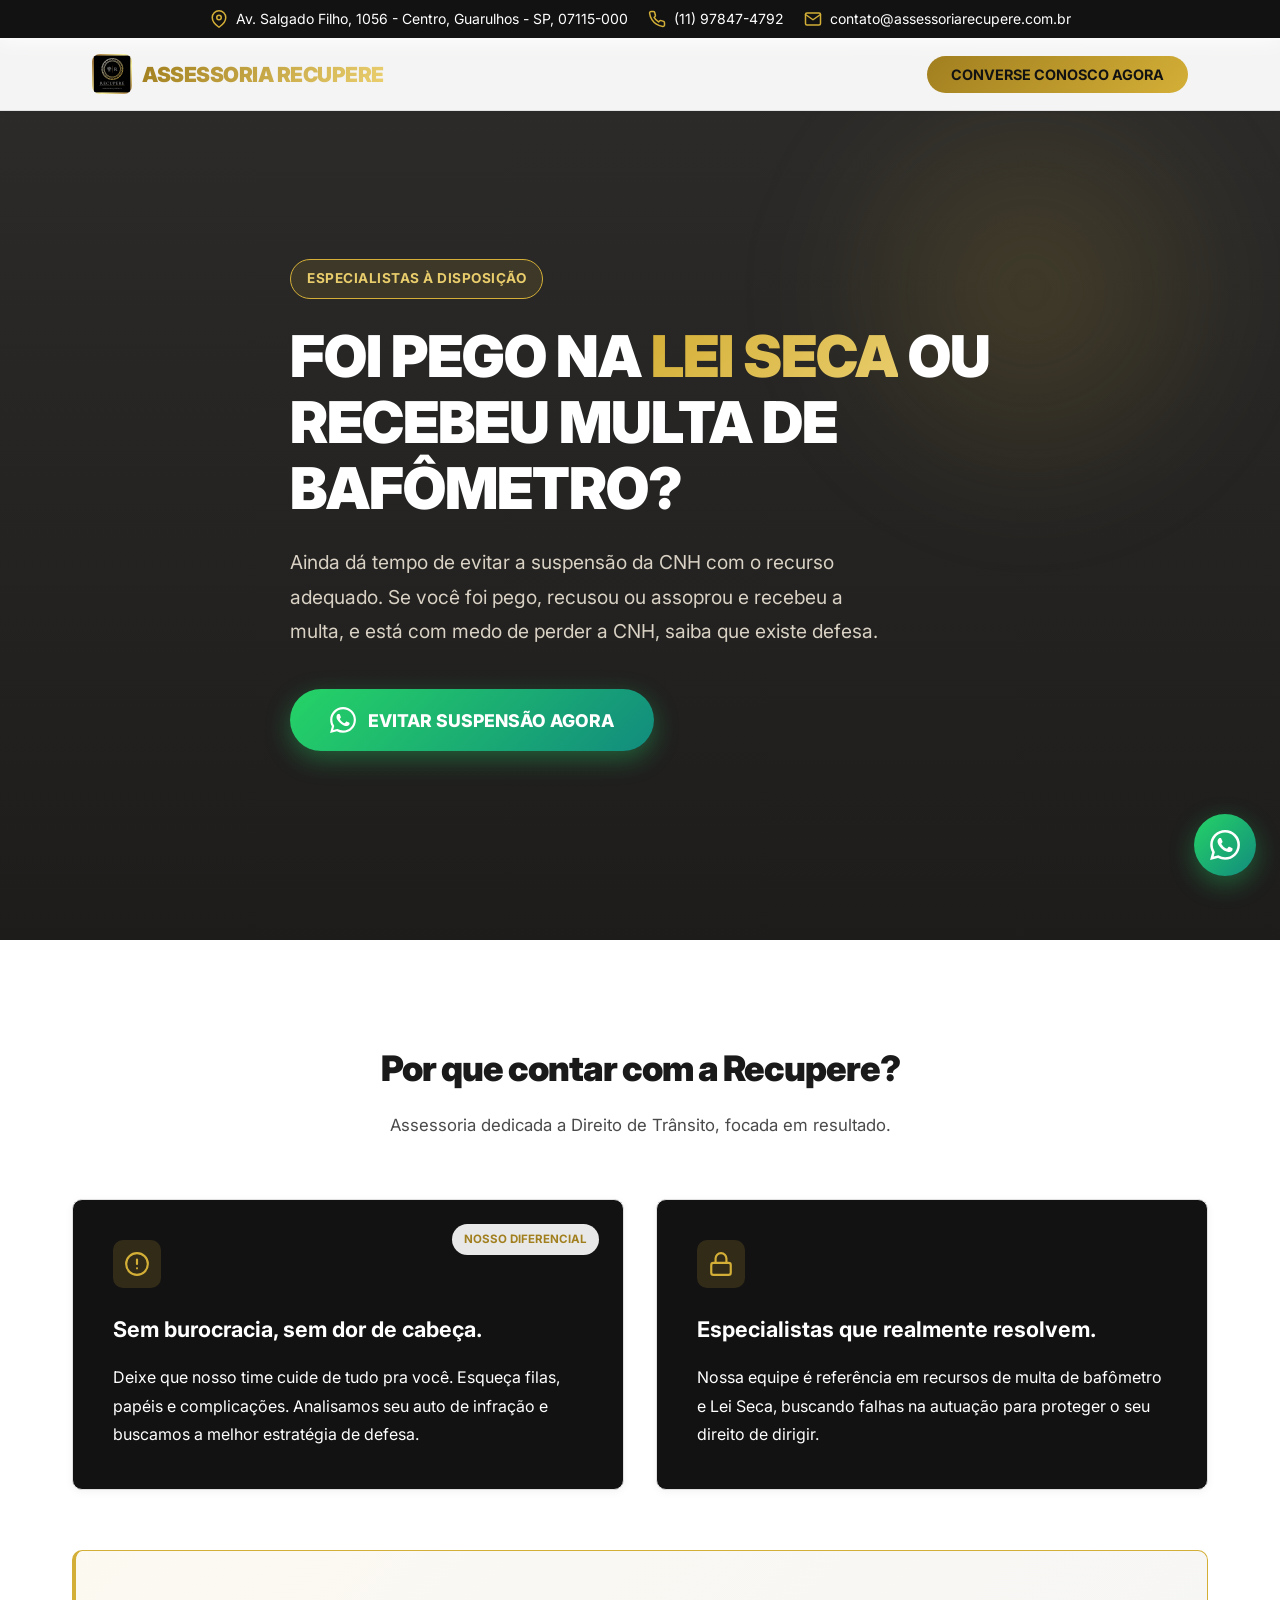
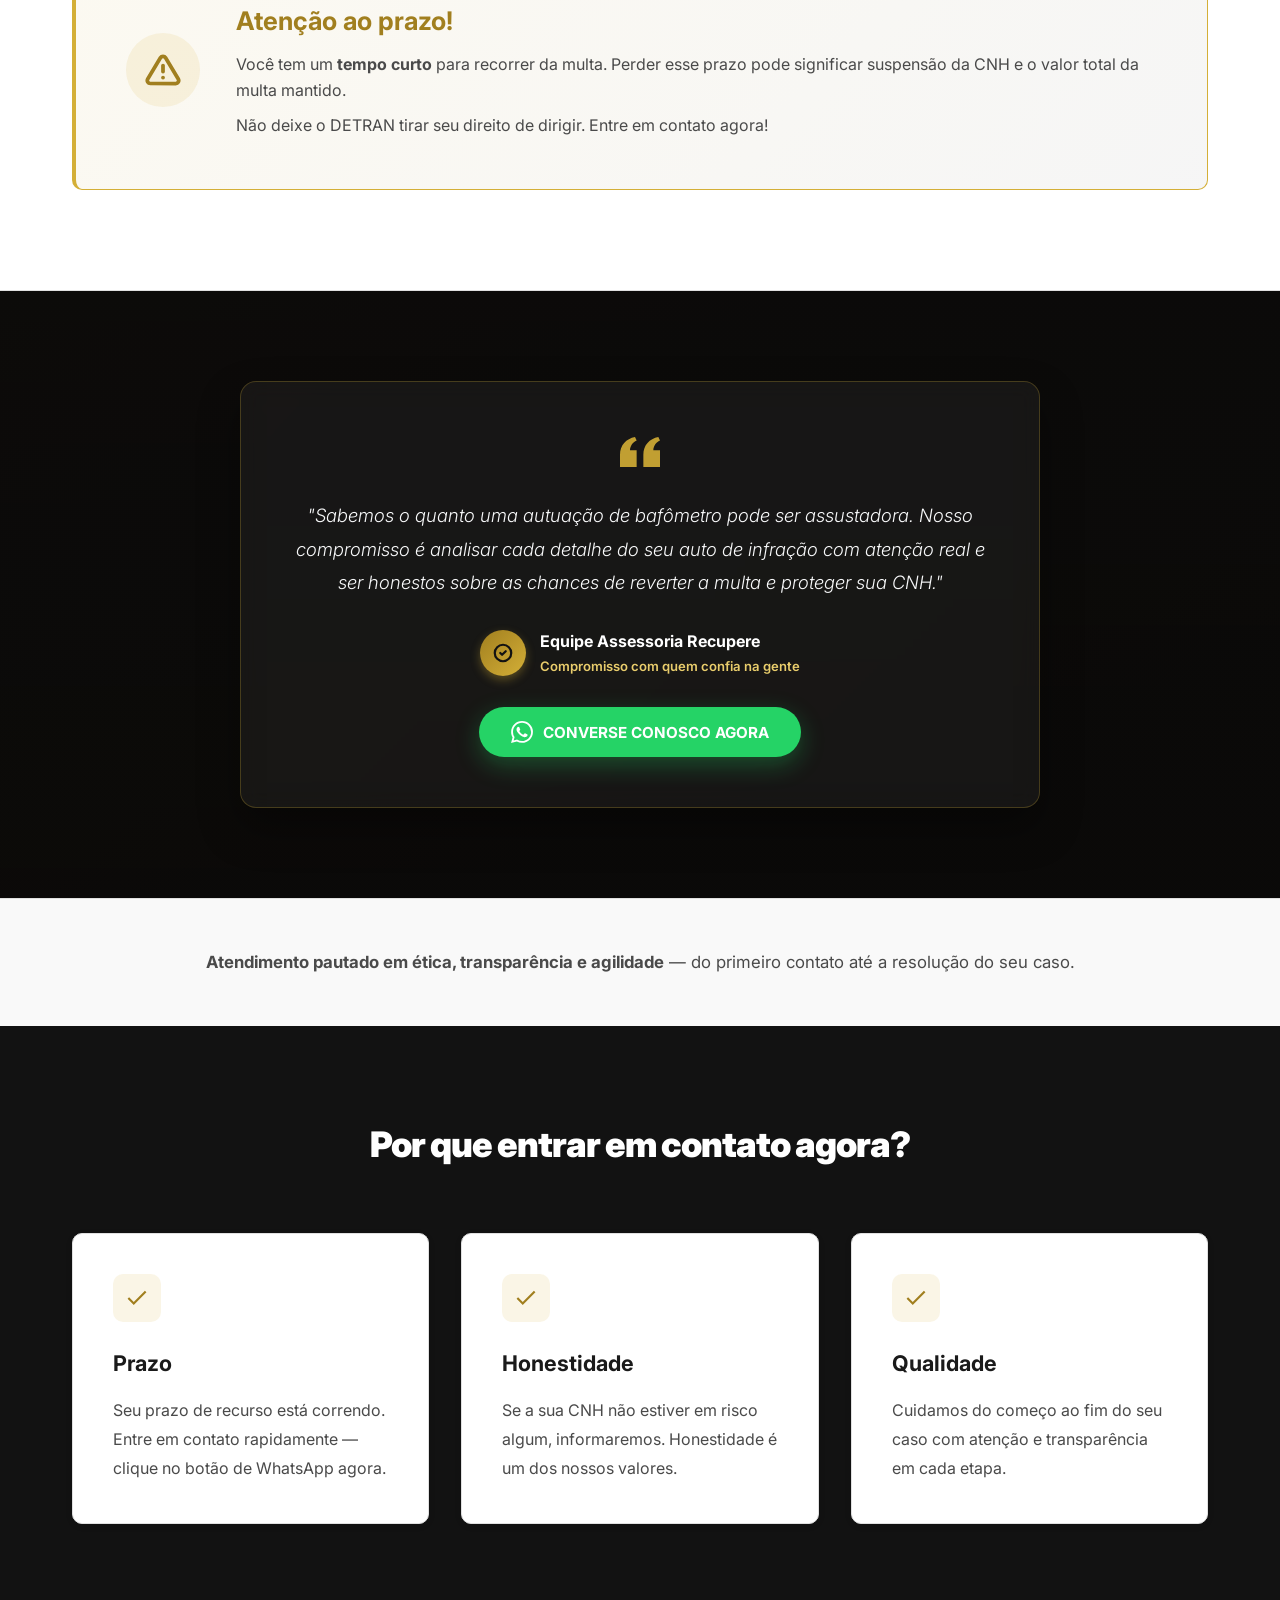
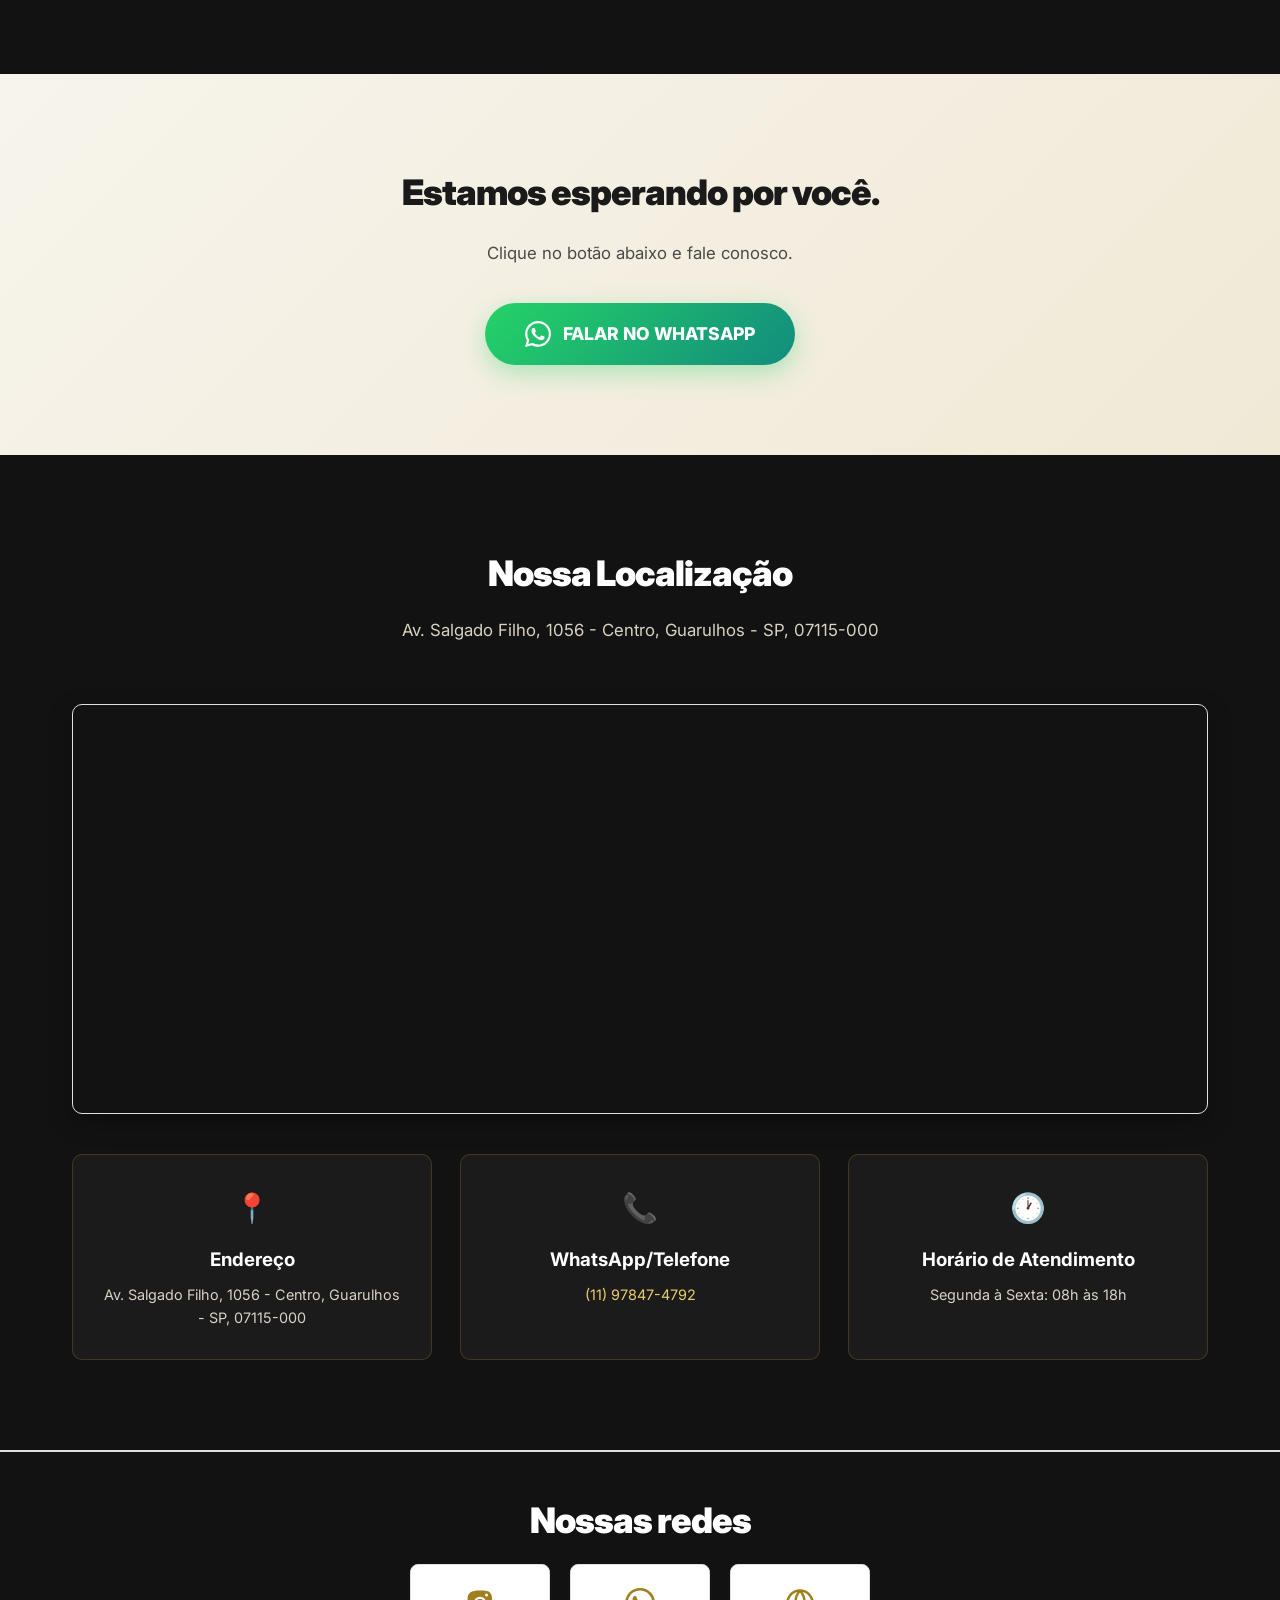
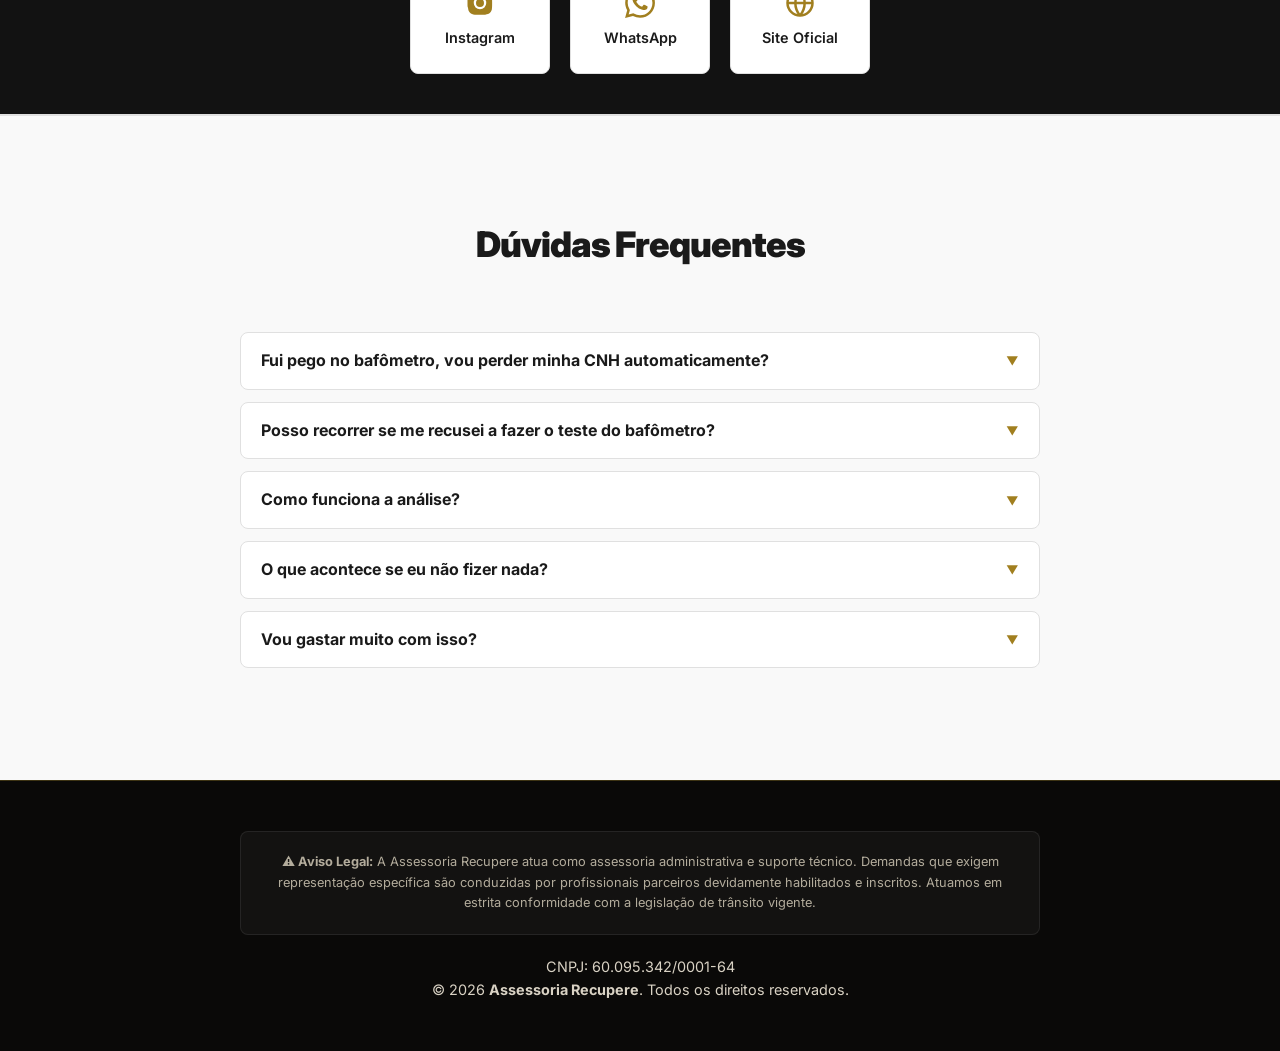
==== commit 7308fe3c: "Preenche telefone e CNPJ reais da Assessoria Recupere Atualiza phoneDisplay, whatsappNumber e cnpj n" ====
--- a/bafometro-principal/index.html
+++ b/bafometro-principal/index.html
@@ -178,7 +178,7 @@
             position: relative;
             background:
                 linear-gradient(rgba(10, 9, 8, 0.86), rgba(10, 9, 8, 0.92)),
-                url('https://images.unsplash.com/photo-1635102639591-6084eb067f38?auto=format&fit=crop&w=1920&q=75') center/cover no-repeat;
+                url('https://images.unsplash.com/photo-1608095476825-d4e0f916372f?auto=format&fit=crop&w=1920&q=75') center/cover no-repeat;
             overflow: hidden;
         }
         @media (min-width: 768px) { .hero { margin-top: 40px; } }
@@ -809,12 +809,12 @@
         // CONFIGURAÇÕES DESTA PÁGINA — edite aqui
         // ============================================================
         const RECUPERE_CONFIG = {
-            phoneDisplay: "(00) 00000-0000",
-            whatsappNumber: "5500000000000",
+            phoneDisplay: "(11) 97847-4792",
+            whatsappNumber: "5511978474792",
             email: "contato@assessoriarecupere.com.br",
             address: "Av. Salgado Filho, 1056 - Centro, Guarulhos - SP, 07115-000",
             mapEmbedSrc: "https://www.google.com/maps?q=Av.+Salgado+Filho,+1056+-+Centro,+Guarulhos+-+SP&output=embed",
-            cnpj: "[CNPJ]",
+            cnpj: "60.095.342/0001-64",
             instagramUrl: "https://instagram.com/assessoriarecupere",
             landingPagesWebhookUrl: "https://script.google.com/macros/s/AKfycbzLa3KpO-Dr5VXlAx-QlYZYdKLyBgSwN0gImmg2ynfN5WQpi8U2u3XAQaq4ic79EYO6/exec",
             // Preencha só depois de criar a conta de Google Ads da Recupere.
@@ -930,6 +930,7 @@
                 }
             });
         }
+     
 
         document.getElementById("year") && (document.getElementById("year").textContent = new Date().getFullYear());
         applyRecupereConfig();
